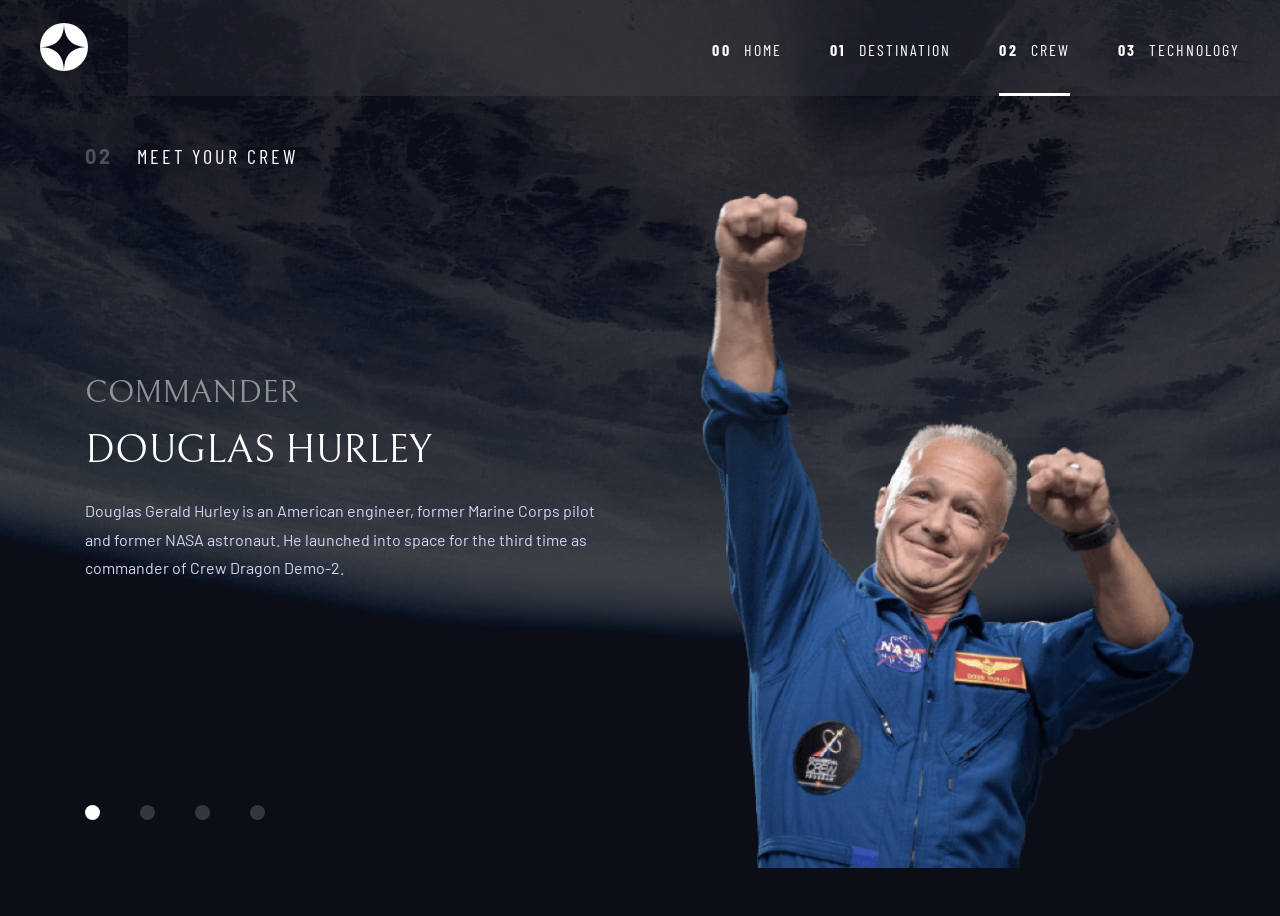
==== crew.html @ ae9b1b27 "feat: desktop mobile layout" ====
<!DOCTYPE html>
<html lang="en">

<head>
    <meta charset="UTF-8">
    <meta name="viewport" content="width=device-width, initial-scale=1.0">
    <link rel="stylesheet" href="css/style.css">
    <link rel="preconnect" href="https://fonts.googleapis.com">
    <link rel="preconnect" href="https://fonts.gstatic.com" crossorigin>
    <link href="https://fonts.googleapis.com/css2?family=Barlow&family=Barlow+Condensed:wght@400;700&family=Bellefair&display=swap" rel="stylesheet">
    <script defer src="js/script.js"></script>
    <title>Space Tourism</title>
</head>

<body class="page-crew">

    <header>

        <div class="header__logo">
            <a href="index.html"><img src="assets/shared/logo.svg" alt="Space Tourism Home"></a>
            <div class="header__line" aria-hidden="true"></div>
        </div>

        <button class="header__toggle" aria-controls="primary-navigation" aria-expanded="false">
            <img src="assets/shared/icon-hamburger.svg" alt="Open menu">
        </button>

        <nav class="main-nav">

            <button class="main-nav__close" aria-label="close menu"><img src="assets/shared/icon-close.svg" alt="Close menu"></button>

            <ul id="primary-navigation" class="main-nav__list text-preset-8">
                <li class="main-nav__item"><a href="index.html" class="main-nav__link"><span class="bold ltr-spc--2-7px">00</span>HOME</a></li>
                <li class="main-nav__item"><a href="destination.html" class="main-nav__link"><span class="bold ltr-spc--2-7px">01</span>DESTINATION</a></li>
                <li class="main-nav__item"><a href="crew.html" class="main-nav__link is-active"><span class="bold ltr-spc--2-7px">02</span>CREW</a></li>
                <li class="main-nav__item"><a href="technology.html" class="main-nav__link"><span class="bold ltr-spc--2-7px">03</span>TECHNOLOGY</a></li>
            </ul>

        </nav>

    </header>

    <main class="crew">

        <div class="crew__container">

            <h2 class="text-preset-5-destination"><span class="text-preset-10">02</span>meet your  crew</h2>

            <div class="crew__content">
                
                <div class="crew__wrapper-text">

                    <div class="crew__wrapper-text__info">

                        <div class="crew__wrapper-text__rank-name">
                            <h3 id="crew-role" class="text-preset-4 opacity-50">Commander </h3>
                            <h2 id="crew-name" class="text-preset-3">Douglas Hurley</h2>
                        </div>

                        <p id="crew-bio" class="text-preset-9 text-blue-300">Douglas Gerald Hurley is an American engineer, former Marine Corps pilot and former NASA astronaut. He launched into space for the third time as commander of Crew Dragon Demo-2.</p>

                    </div>

                    <div class="crew__dot-menu">
                        <button class="dot-menu__btn is-active" data-crew="commander" aria-label="Commander"></button>
                        <button class="dot-menu__btn" data-crew="mission specialist" aria-label="Mission Specialist"></button>
                        <button class="dot-menu__btn" data-crew="pilot" aria-label="Pilot"></button>
                        <button class="dot-menu__btn" data-crew="flight engineer" aria-label="Flight Engineer"></button>
                    </div>

                </div>

                <div class="crew__wrapper-img">
                    <img src="assets/crew/image-douglas-hurley.png" alt="Picture of Commander Douglas Hurley">
                </div>

            </div>



        </div>

    </main>

</body>
</html>
---- css/style.css ----
/* ===== GLOBAL ===== */

* {
    margin: 0;
    padding: 0;
    box-sizing: border-box;
    text-decoration: none;
    list-style: none;
}

button {
  background: none;
  color: inherit;
  border: none;
  padding: 0;
  font: inherit;
  cursor: pointer;
  outline: inherit;
  font-family: inherit;
  font-size: inherit;
  letter-spacing: inherit;
}

a {
    color: inherit;
}

:root {
    /* fonts */
    --font-head: "Bellefair", serif;
    --font-sub: "Barlow Condensed", sans-serif;
    --font-text: "Barlow", sans-serif;

    /* font sizes */
    --fs-1: 9rem;
    --fs-2: 6rem;
    --fs-3: 3.5rem;
    --fs-4: 2rem;
    --fs-5: 1.75rem;
    --fs-6: 1.75rem;
    --fs-7: 0.875rem;
    --fs-8: 1rem;
    --fs-9: 1.125rem;
    --fs-10: 1.75rem;

    --fs-5-dest: 1.75rem;

    /* colors */
    --blue-900: #0b0d17;
    --blue-300: #d0d6f9;
    --white: #fff;
    --white-50: rgba(255, 255, 255, 0.5);
    --white-10: rgba(255, 255, 255, 0.1);
}

/* --- Utility Classes: Typography (Shape) --- */
.text-preset-1 { font-weight: 400; font-size: var(--fs-1); font-family: var(--font-head); text-transform: uppercase; }
.text-preset-2 { font-weight: 400; font-size: var(--fs-2); font-family: var(--font-head); text-transform: uppercase; }
.text-preset-3 { font-weight: 400; font-size: var(--fs-3); font-family: var(--font-head); text-transform: uppercase; }
.text-preset-4 { font-weight: 400; font-size: var(--fs-4); font-family: var(--font-head); text-transform: uppercase; }
.text-preset-5 { font-weight: 400; font-size: var(--fs-5); font-family: var(--font-sub); text-transform: uppercase; letter-spacing: 0.25rem; }
.text-preset-6 { font-weight: 400; font-size: var(--fs-6); font-family: var(--font-head); text-transform: uppercase; }
.text-preset-7 { font-weight: 400; font-size: var(--fs-7); font-family: var(--font-sub); text-transform: uppercase; letter-spacing: 0.125rem; }
.text-preset-8 { font-weight: 400; font-size: var(--fs-8); font-family: var(--font-sub); text-transform: uppercase; letter-spacing: 0.125rem; }
.text-preset-9 { font-weight: 400; font-size: var(--fs-9); font-family: var(--font-text); text-transform: none; line-height: 1.8; }
.text-preset-10 { font-weight: 700; font-size: var(--fs-10); font-family: var(--font-text); text-transform: uppercase; letter-spacing: .295rem; opacity: 25%;}

.bold { font-weight: 700; }
.ltr-spc--2-7px {letter-spacing: .1688rem; }

.opacity-17 { opacity: 0.17;}
.opacity-25 { opacity: 0.25;}
.opacity-50 { opacity: 0.5;}

.text-preset-5-destination { font-weight: 400; font-size: var(--fs-5-dest); font-family: var(--font-sub); text-transform: uppercase; letter-spacing: 0.25rem; }

/* --- Utility Classes: Colors (Paint) --- */
.text-blue-900 { color: var(--blue-900); }
.text-blue-300 { color: var(--blue-300); }
.text-white { color: var(--white); }
.bg-blue-900 { background-color: var(--blue-900); }
.bg-blue-300 { background-color: var(--blue-300); }
.bg-white { background-color: var(--white); }

/* --- Base Styles --- */
body {
    font-family: var(--font-text);
    background-color: var(--blue-900);
    color: var(--white);
    min-height: 100vh;
    background-size: cover;
    display: flex;
    flex-direction: column;
    background-position: center;
    background-repeat: no-repeat;
    background-attachment: fixed;
}

header {
    display: flex;
    justify-content: space-between;
    align-items: center;
    padding-top: 2.5rem;
    /* padding-bottom: 1.5625rem; */
}

.header__logo {
    display: flex;
    padding-left: 4rem;
    height: 3rem;
    flex: 1;
    gap: 4rem;
    align-items: center;
    z-index: 1000;
    margin-right: -1rem;
}

.header__line {
    background-color: var(--white);
    width: 100%;
    height: 1px;
    opacity: 25%;
}

.header__toggle {
    display: none;
}

.main-nav__close {
    display: none;
}

.main-nav {
    flex: 1;
    margin-left: -1rem;
    padding: 0 4rem;
    background-color: rgba(255, 255, 255, 0.05);
    backdrop-filter: blur(80px);
    max-width: calc(50% + 1rem);
}

.main-nav__list span {
    margin-right: 0.75rem;
}

.main-nav__list {
    flex: 1;
    display: flex;
    gap: 3rem;
    align-items: center;
    justify-content: flex-end;
}

.main-nav__link {
    display: block;
    padding: 2.5rem 0;
    border-bottom: 3px solid transparent;
    transition: 0.2s;
    max-height: 6rem;
}

.main-nav__link.is-active {
    border-bottom: 3px solid var(--white);
}

/* HOVER GLOBAL */

@media (hover:hover) {
    .main-nav__link:not(.is-active):hover {
        border-bottom: 3px solid var(--white-50);
    }
}

/* MEDIA QUERY GLOBAL */
/* TABLET */

@media (max-width: 81.25em) {
    :root {
        --fs-2: 5rem;
        --fs-3: 2.5rem;
        --fs-4: 2rem;
        --fs-5: 1.75rem;
        --fs-9: 1rem;
        --fs-5-dest:1.25rem;
        --fs-10: 1.25rem;
    }

    header {
        padding: 0;
    }

    .header__logo {
        margin: 0;
        margin-right: 2.5rem;
        flex: 0;
        padding-left: 2.5rem;
    }

    .main-nav {
        margin: 0;
        max-width: none;
        padding: 0 2.5rem;
    }

    .header__line {
        display: none;
    }
}

/* MOBILE */
@media (max-width: 46.875em) {
    :root {
        --fs-1: 5rem;
        --fs-2: 3.5rem;
        --fs-3: 1.5rem;
        --fs-4: 1.125rem;
        --fs-5: 1rem;
        --fs-6: 1.75rem;
        --fs-8: 0.875rem;
        --fs-9: 0.9375rem;
    }

    .text-preset-5 { letter-spacing: 0.15em;}

    header {
        padding: 1.5rem 0;
    }

    .header__logo {
        height: 2.5rem;
        padding-left: 1.5rem;
    }

    .header__logo a img{
        height: 2.5rem;
    }

    .header__toggle {
        display: flex;
        justify-self: flex-end;
        border: none;
        background-color: transparent;
        padding-right: 1.5rem;
    }

    .main-nav {
        display: none;
    }

    .main-nav.is-open {
        display: flex;
        flex-direction: column;
        position: fixed;
        z-index: 2000;
        right: 0;
        top: 0;
        height: 100vh;
        background-color: rgba(11, 13, 23, 0.15);
        backdrop-filter: blur(80px);
        width: 68.65%;
        padding: 0;
        padding-left: 2rem;
        gap: 3rem;
    }

    .main-nav__list {
        flex-direction: column;
        align-items: stretch;
        gap: 2rem;
        flex: 0;
        width: 100%;
    }

    .main-nav__close {
        display: inline-block;
        margin-left: auto;
        border: none;
        background-color: transparent;
        justify-self: flex-end;
        padding: 2rem 1.5rem 2rem 0;
        cursor: pointer;
    }

    .main-nav__link {
        border-right: 3px solid transparent;
        display: flex;
        align-items: center;
        padding: 0;
    }

    .main-nav__link.is-active {
        border-bottom: none;
        border-right: 3px solid var(--white);
    }
}


/*
================
===== HOME =====
================
*/


.page-home {
    background-image: url('../assets/home/background-home-desktop.jpg');
}

main {
    display: flex;
    justify-content: center;
    padding: 8rem 0;
    flex: 1;
    align-items: flex-end;
}

.home {
    margin-top: 1.5625rem;
}

.home__container {
    display: flex;
    max-width: 69.375rem;
    width: 100%;
    justify-content: space-between;
    align-items: center;
}

.home__text-wrapper {
    display: flex;
    flex-direction: column;
    max-width: 33.75rem;
    gap: 1.5rem;
}

.explore-btn {
    width: 17rem;
    aspect-ratio: 1/1;
    background-color: var(--white);
    display: flex;
    align-items: center;
    justify-content: center ;
    border-radius: 50%;
    transition: 0.2s;
}

/* HOVERS */
@media (hover:hover) {

    .explore-btn:hover {
        box-shadow: 0 0 0 88px var(--white-10);
    }
}

/* Media Query 4k - HOME */
@media (min-width: 125em) {
    main {
        padding: calc((128 / 863) * 100%) 0;
    }

    .home__container {
        max-width: 93.75rem;
    }
}

/* Media Query Tablet - HOME */
@media (max-width: 81.25em) {

    .page-home {
        background-image: url('../assets/home/background-home-tablet.jpg');
    }

    main {
        padding: 8rem 2.5rem;
        align-items: stretch;
    }

    .home__container {
        flex-direction: column;
        justify-content: space-between;
    }

    .home__text-wrapper {
        text-align: center;
        gap: 1.5rem;
        max-width: 32rem;
        margin-bottom: 2.8125rem;
    }
}

/* Media Query Mobile - HOME */
@media (max-width: 46.875em) {

    .page-home {
        background-image: url('../assets/home/background-home-mobile.jpg');
    }

    main {
        padding: 1.5rem;
    }

    .home__text-wrapper {
        gap: 1.5rem;
        justify-self: flex-start;
        margin: 0;
    }

    .explore-btn {
        width: 9rem;
        margin: auto 0;
    }
}


/* 
=======================
===== DESTINATION =====
=======================
*/


.page-destination {
    background-image: url('../assets/destination/background-destination-desktop.jpg');
}

.destination {
    flex-direction: column;
    padding: 3rem 0;
    align-items: center;
}

.destination__container {
    display: flex;
    flex-direction: column;
    flex: 1;
    gap: 1.5rem;
    width: 100%;
    max-width: 69.375rem;
}

.destination__container h2 span {
    margin-right: 1.5rem;
}

.destination__content {
    display: flex;
    flex: 1;
    gap: 2rem;
    width: 100%;
    align-items: center;
    margin: auto 0;
}

.destination__img-wrapper, .destination__txt-wrapper {
    display: flex;
    flex: 1;
    justify-content: center;
}

.planet-description {
    display: flex;
    flex-direction: column;
    gap: 1rem;
}

.destination__content img {
    width: 480px;
}

.planet-menu__list {
    display: flex;
    gap: 2rem;    
}

.planet-menu__btn:not(.is-active) {
    color: var(--blue-300);
}

.planet-menu__btn {
    border-bottom: 3px solid transparent;
    padding-bottom: .8125rem;
    transition: 0.2s;
}

.planet-menu__btn.is-active {
    border-bottom: 3px solid var(--white);
}

.destination__details {
    display: flex;
    flex-direction: column;
    gap: 2rem;
    max-width: 27.8125rem;
}

.destination__divider {
    background-color: var(--white);
    width: 100%;
    height: 1px;
    opacity: 25%;
}

.planet-info {
    display: flex;
    gap: 1.5rem;

}

.planet-info__distance, .planet-info__time {
    display: flex;
    flex-direction: column;
    gap: .75rem;
    flex: 1;
}

@keyframes fadeInSlide {
    0% {
        opacity: 0;
        transform: translateY(25px);
    }

    100% {
        opacity: 1;
        transform: translateY(0);
    }
}

.fade-in {
    animation: fadeInSlide 0.5s ease-out both;
}

@media (hover:hover) {
    .planet-menu__btn:hover:not(.is-active) {
        border-bottom: 3px solid var(--white-50);
    }
}


/* Media Query Tablet - DESTINATION */

@media (max-width: 81.25em) {

    .text-preset-5-destination {letter-spacing: 0.15em;}
    .text-preset-10 {letter-spacing: 0.15em;}

    .page-destination {
        background-image: url('../assets/destination/background-destination-tablet.jpg');
    }

    .destination {
        padding: 2.5rem;
    }

    .destination__content {
        flex-direction: column;
    }

    .destination__img-wrapper, .destination__txt-wrapper {
        align-items: center;
    }

    .destination__content img {
        width: 300px;
        height: 300px;
    }

    .destination__details {
        text-align: center;
        gap: 1.5rem;
        max-width: 32.125rem;
    }

    .planet-menu__list{
        justify-content: center;
    }
}

/* Media Query Mobile - DESTINATION */

@media (max-width: 46.875em) {

    :root {
        --fs-5-dest: 1rem;
        --fs-10: 1rem;
    }

    .page-destination {
        background-image: url('../assets/destination/background-destination-mobile.jpg');
    }

    .destination {
        padding: 1.5rem;
    }

    .destination__container {
        align-items: center;
    }

    .destination__content img {
        width: 150px;
        height: 150px;
    }

    .planet-description > p {
        min-height: 8.4375rem;
    }

    .planet-info {
        flex-direction: column;
    }
}

/* 
================
===== CREW =====
================
*/

.page-crew {
    background-image: url('../assets/crew/background-crew-desktop.jpg');
}

.crew {
    padding: 3rem 0;
    flex-direction: column;
    align-items: center;
}

.crew__container {
    display: flex;
    flex-direction: column;
    gap: 1.5rem;
    max-width: 69.375rem;
    flex: 1;
}

.crew__container h2 span {
    margin-right: 1.5rem;
}

.crew__content {
    display: flex;
    gap: 32px;
    flex: 1;
}

.crew__wrapper-text {
    display: flex;
    flex-direction: column;
    gap: 2.5rem;
    max-width: 33.6875rem;
}

.crew__wrapper-text__info {
    display: flex;
    flex-direction: column;
    gap:1.5rem;
    flex: 1;
    justify-content: center;
}

.crew__wrapper-text__rank-name {
    display: flex;
    flex-direction: column;
    gap: 1rem;
}

.crew__dot-menu {
    display: flex;
    gap: 2.5rem;
    padding-bottom: 3rem;

}

.dot-menu__btn {
    width: .9375rem;
    height: .9375rem;
    background-color: var(--white);
    border-radius: 50%;
    opacity: 0.1744;
}

.dot-menu__btn.is-active {
    opacity: 1;
}

.crew__wrapper-img {
    display: flex;
    align-items: center;
}

.crew__wrapper-img img {
    height: 42.25rem;
    margin-left: 2.6875rem;
}
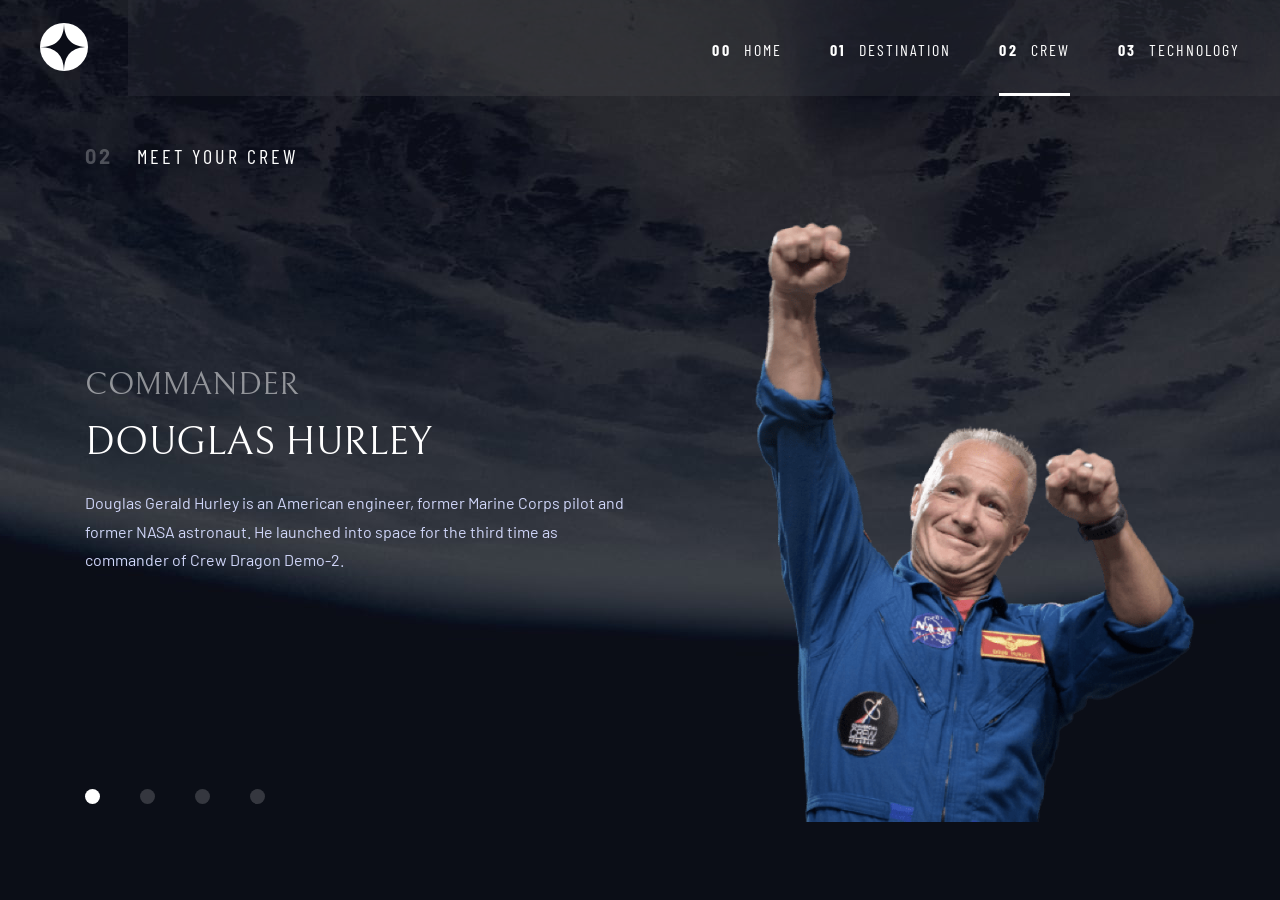
==== commit 5fd3c87b: "fix: crew image sizes" ====
--- a/crew.html
+++ b/crew.html
@@ -35,7 +35,6 @@
                 <li class="main-nav__item"><a href="crew.html" class="main-nav__link is-active"><span class="bold ltr-spc--2-7px">02</span>CREW</a></li>
                 <li class="main-nav__item"><a href="technology.html" class="main-nav__link"><span class="bold ltr-spc--2-7px">03</span>TECHNOLOGY</a></li>
             </ul>
-
         </nav>
 
     </header>
@@ -75,12 +74,7 @@
                 </div>
 
             </div>
-
-
-
         </div>
-
     </main>
-
 </body>
 </html>
--- a/css/style.css
+++ b/css/style.css
@@ -688,9 +688,14 @@
 .crew__wrapper-img {
     display: flex;
     align-items: center;
+    min-width: 539px;
+    justify-content: flex-end;
+    overflow: hidden;
 }
 
 .crew__wrapper-img img {
-    height: 42.25rem;
-    margin-left: 2.6875rem;
+    /* margin-left: 2.6875rem; */
+    max-height: 600px;
+    height: auto;
+    object-fit: contain;
 }
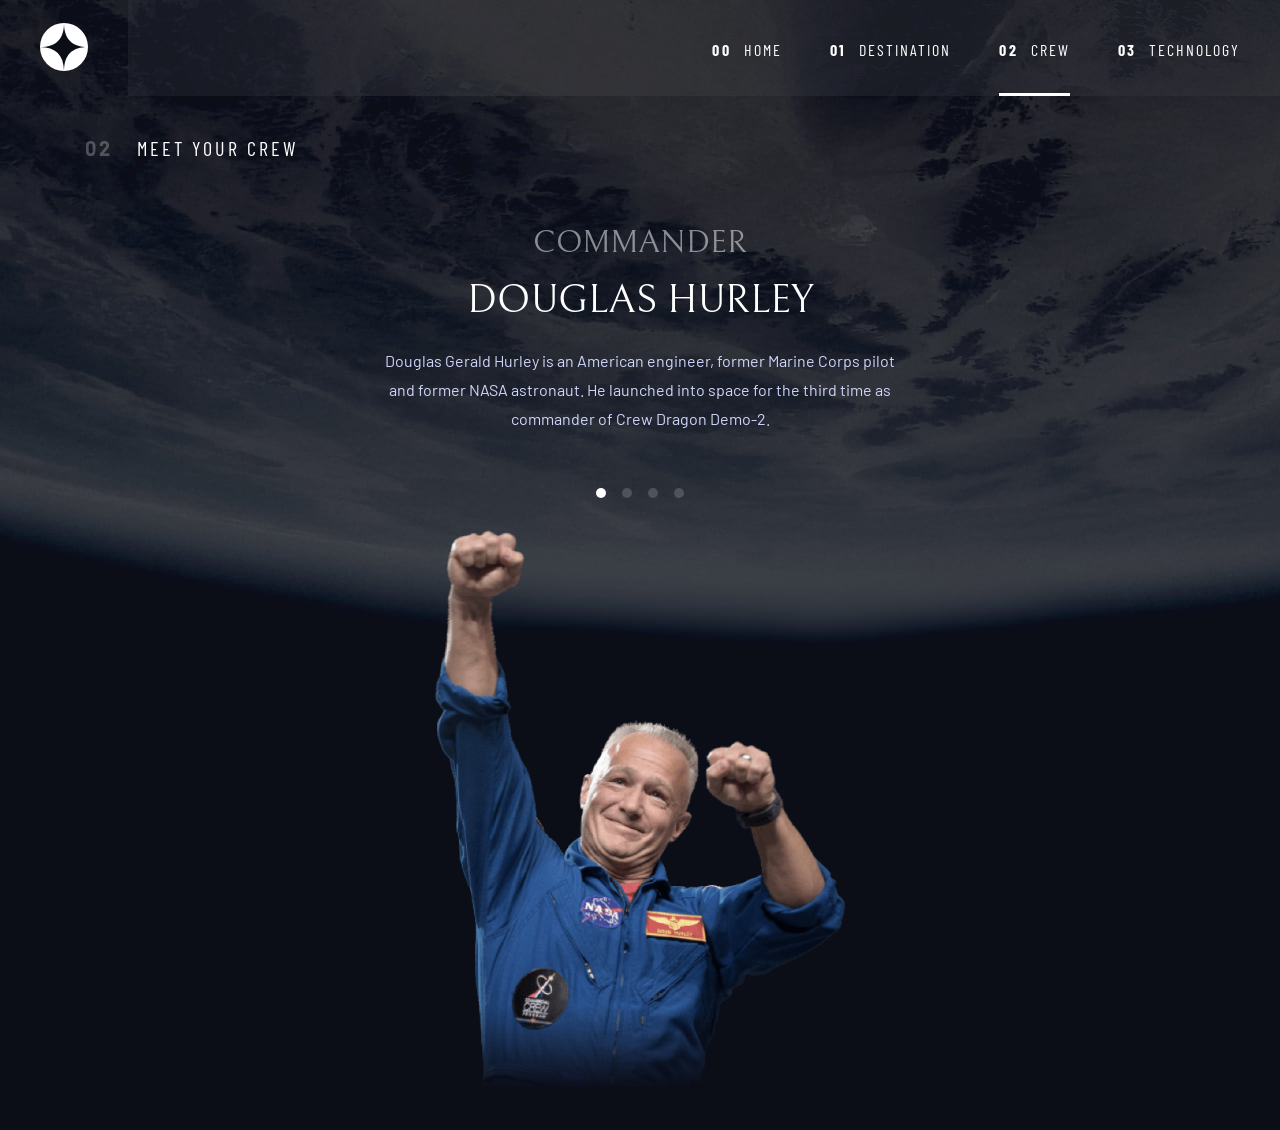
==== commit 636a3dda: "feat: complete crew page with responsive layout and button behavior" ====
--- a/crew.html
+++ b/crew.html
@@ -47,11 +47,11 @@
 
             <div class="crew__content">
                 
-                <div class="crew__wrapper-text">
+                <div class="crew__text-wrapper">
 
-                    <div class="crew__wrapper-text__info">
+                    <div class="crew__info">
 
-                        <div class="crew__wrapper-text__rank-name">
+                        <div class="crew__rank-name">
                             <h3 id="crew-role" class="text-preset-4 opacity-50">Commander </h3>
                             <h2 id="crew-name" class="text-preset-3">Douglas Hurley</h2>
                         </div>
@@ -70,7 +70,7 @@
                 </div>
 
                 <div class="crew__wrapper-img">
-                    <img src="assets/crew/image-douglas-hurley.png" alt="Picture of Commander Douglas Hurley">
+                    <img id="crew-img" src="assets/crew/image-douglas-hurley.png" alt="Picture of Commander Douglas Hurley">
                 </div>
 
             </div>
--- a/css/style.css
+++ b/css/style.css
@@ -645,14 +645,14 @@
     flex: 1;
 }
 
-.crew__wrapper-text {
+.crew__text-wrapper {
     display: flex;
     flex-direction: column;
     gap: 2.5rem;
     max-width: 33.6875rem;
 }
 
-.crew__wrapper-text__info {
+.crew__info {
     display: flex;
     flex-direction: column;
     gap:1.5rem;
@@ -660,7 +660,7 @@
     justify-content: center;
 }
 
-.crew__wrapper-text__rank-name {
+.crew__rank-name {
     display: flex;
     flex-direction: column;
     gap: 1rem;
@@ -679,6 +679,7 @@
     background-color: var(--white);
     border-radius: 50%;
     opacity: 0.1744;
+    transition: 0.2s;
 }
 
 .dot-menu__btn.is-active {
@@ -694,8 +695,111 @@
 }
 
 .crew__wrapper-img img {
-    /* margin-left: 2.6875rem; */
-    max-height: 600px;
+    max-height: 42.25rem;
     height: auto;
     object-fit: contain;
+    -webkit-mask-image: linear-gradient(to bottom, black 85%, transparent 100%);
+    mask-image: linear-gradient(to bottom, black 85%, transparent 100%)
+}
+
+@media (max-height: 62.5rem) {
+    .crew__wrapper-img img {
+        max-height: 37.5rem;
+    }
+}
+
+/* Hover Crew Page */
+@media (hover:hover) {
+    .dot-menu__btn:not(.is-active):hover {
+        opacity: 0.5;
+    }
+}
+
+/* Media Querie Crew Tablet */
+
+@media (max-width: 81.25em) {
+    
+    .crew {
+        padding: 2.5rem;
+    }
+
+    .crew__container {
+        width: 100%;
+    }
+    
+    .crew__content {
+        flex-direction: column;
+        align-items: center;
+    }
+
+    .crew__text-wrapper {
+        gap: 1.5rem;
+        max-width: 32rem;
+    }
+
+    .crew__info {
+        padding-top: 2.5rem;
+        text-align: center;
+    }
+
+    .crew__info > p {
+        min-height: 7.3125rem;
+    }
+
+    .crew__dot-menu {
+        justify-content: center;
+        padding: 0;
+        gap: 1rem;
+    }
+
+    .dot-menu__btn {
+        width: .625rem;
+        height: .625rem;
+    }
+
+    .crew__wrapper-img {
+        justify-content: center;
+        min-width: 0;
+    }
+
+    .crew__wrapper-img img {
+        max-height: 35rem ;
+    }
+}
+
+/* Media Query Mobile Crew */
+
+@media (max-width: 46.875em) {
+    .crew {
+        padding: 1.5rem;
+    }
+
+    .crew__container {
+        align-items: center;
+    }
+
+    .crew__content {
+        width: 100%;
+    }
+
+    .crew__text-wrapper {
+        gap: 1.5rem;
+        max-width: 20.4375rem;
+    }
+
+    .crew__rank-name {
+        gap: .5rem;
+    }
+
+    .crew__info p {
+        min-height: 10.25rem;
+    }
+
+    .crew__wrapper-img {
+        min-width: 0;
+    }
+
+    .crew__wrapper-img img {
+        max-height: 21.25rem ;
+    }
 }
